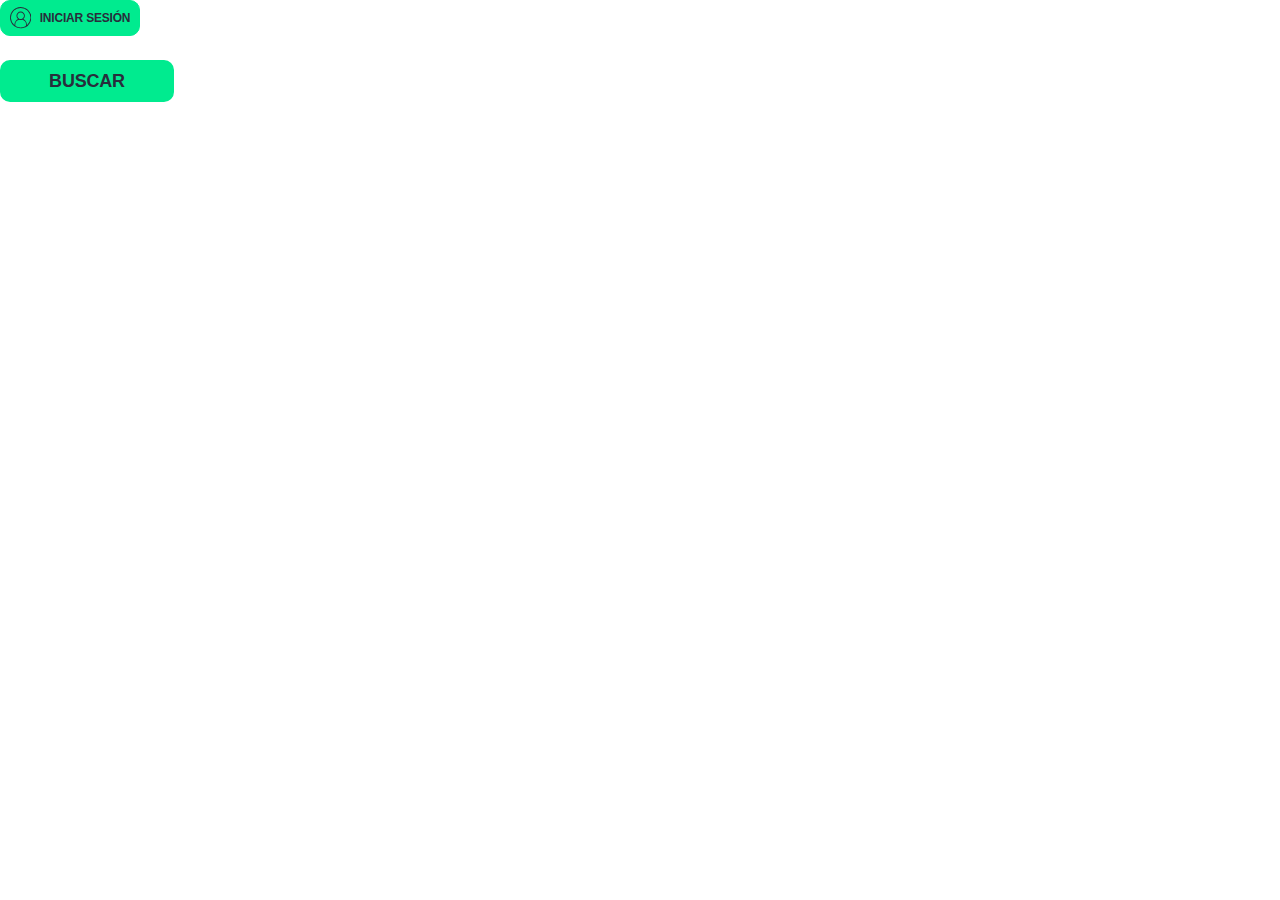
==== index.html @ c511df73 "boton principal" ====
<!DOCTYPE html>
<html lang="es" dir="ltr">
  <head>
    <meta charset="utf-8">
    <title></title>
    <link rel="stylesheet" href="https://stackpath.bootstrapcdn.com/bootstrap/4.4.1/css/bootstrap.min.css" integrity="sha384-Vkoo8x4CGsO3+Hhxv8T/Q5PaXtkKtu6ug5TOeNV6gBiFeWPGFN9MuhOf23Q9Ifjh" crossorigin="anonymous">
    <link rel="stylesheet" href="designstyles.css">
  </head>
  <body>
<!-- boton inicio de sesion -->
      <button type="button" class="btn btn-sesion-default "><svg class="btn-sesion-default-icon" xmlns="http://www.w3.org/2000/svg"  viewBox="0 0 64.824 64.816">
        <g id="user" data-name="Grupo 92" transform="translate(0)">
          <path id="Trazado_8" data-name="Trazado 8" d="M1200.21,151.383a32.4,32.4,0,1,0-18.793,55.06q1.228-.154,2.434-.4a32.41,32.41,0,0,0,16.359-54.656ZM1176.763,203.9h-.743l-.323-.013-.224-.015-.31-.02-.224-.017-.3-.026-.226-.022-.3-.029-.226-.027-.29-.033-.226-.033-.288-.037-.226-.037-.286-.046-.226-.039-.286-.05-.224-.042-.286-.057-.226-.046-.284-.059-.224-.053-.284-.064-.226-.055-.28-.07-.226-.061-.283-.073-.224-.064-.283-.081-.226-.068-.279-.084-.225-.07-.278-.092-.223-.073-.28-.1-.224-.079-.277-.1-.226-.081-.277-.108-.213-.084-.277-.114-.21-.086-.277-.119-.207-.09-.275-.127-.2-.092-.276-.134-.2-.094-.275-.138-.2-.1-.277-.145-.189-.1-.284-.156-.18-.1-.3-.165-.167-.1-.323-.191-.132-.079c-.151-.09-.3-.184-.451-.277a16.169,16.169,0,0,1,10.615-18.916l.079.035.143.059.178.072.143.057.184.066.141.05.191.066.136.046.226.064.112.035.327.092.075.018.258.062.127.028.209.044.141.027.2.037.146.024.2.033.148.02.195.024.149.016a1.917,1.917,0,0,1,.2.02l.143.013.211.013h1.655l.21-.013.146-.013.2-.02.147-.016.2-.024.147-.02.2-.033.147-.024.2-.037.14-.027.209-.044.127-.028.26-.064.073-.017.329-.092.11-.033.226-.066.132-.044.194-.068.14-.05.181-.066.145-.057.179-.072.14-.059.079-.035a16.178,16.178,0,0,1,10.668,18.9c-.149.094-.3.187-.452.277l-.143.086-.312.184-.176.1-.284.163c-.062.035-.125.066-.187.1l-.276.149-.2.1-.273.141-.2.1-.27.136-.206.1-.274.13-.208.094-.27.123-.211.092-.274.119-.211.088-.276.112-.225.086-.275.106-.224.081-.275.1-.226.079c-.092.031-.186.066-.277.1l-.226.077-.273.09-.226.07-.277.084-.225.068-.279.081-.225.064-.279.073-.226.062-.283.07-.224.053-.283.066-.226.051-.281.059-.225.049-.283.053-.226.044-.284.049-.237.039-.286.044-.224.037-.29.039-.224.031-.292.033-.225.028-.294.029-.226.022-.3.026-.226.016-.306.022-.226.013-.321.013h-1.276A2.8,2.8,0,0,1,1176.763,203.9Zm4.907-26.174a9.945,9.945,0,0,1-4.375,1,10.354,10.354,0,0,1-1.7-.141,9.91,9.91,0,0,1-2.678-.861h0a10.016,10.016,0,1,1,8.752,0Zm14.524,19.378c.029-.428.042-.859.042-1.288a18.783,18.783,0,0,0-3.83-11.437,19.141,19.141,0,0,0-7.038-5.7,12.81,12.81,0,1,0-16.13,0,19.155,19.155,0,0,0-7.036,5.7,18.77,18.77,0,0,0-3.83,11.437c0,.429.014.861.044,1.288a29.608,29.608,0,1,1,37.8,0Z" transform="translate(-1144.885 -141.89)" fill="#282e3c"/>
        </g>
      </svg>iniciar sesión</button><br>
      <script src="https://code.jquery.com/jquery-3.4.1.slim.min.js" integrity="sha384-J6qa4849blE2+poT4WnyKhv5vZF5SrPo0iEjwBvKU7imGFAV0wwj1yYfoRSJoZ+n" crossorigin="anonymous"></script>
      <script src="https://cdn.jsdelivr.net/npm/popper.js@1.16.0/dist/umd/popper.min.js" integrity="sha384-Q6E9RHvbIyZFJoft+2mJbHaEWldlvI9IOYy5n3zV9zzTtmI3UksdQRVvoxMfooAo" crossorigin="anonymous"></script>
      <script src="https://stackpath.bootstrapcdn.com/bootstrap/4.4.1/js/bootstrap.min.js" integrity="sha384-wfSDF2E50Y2D1uUdj0O3uMBJnjuUD4Ih7YwaYd1iqfktj0Uod8GCExl3Og8ifwB6" crossorigin="anonymous"></script>
<!-- boton princial -->
        <button type="button" class="btn btn-main ">buscar</button><br>



<script src="https://code.jquery.com/jquery-3.4.1.slim.min.js" integrity="sha384-J6qa4849blE2+poT4WnyKhv5vZF5SrPo0iEjwBvKU7imGFAV0wwj1yYfoRSJoZ+n" crossorigin="anonymous"></script>
<script src="https://cdn.jsdelivr.net/npm/popper.js@1.16.0/dist/umd/popper.min.js" integrity="sha384-Q6E9RHvbIyZFJoft+2mJbHaEWldlvI9IOYy5n3zV9zzTtmI3UksdQRVvoxMfooAo" crossorigin="anonymous"></script>
<script src="https://stackpath.bootstrapcdn.com/bootstrap/4.4.1/js/bootstrap.min.js" integrity="sha384-wfSDF2E50Y2D1uUdj0O3uMBJnjuUD4Ih7YwaYd1iqfktj0Uod8GCExl3Og8ifwB6" crossorigin="anonymous"></script>

  </body>
</html>
---- designstyles.css ----
/* boton inicio de sesion */

.btn-sesion-default {
  padding: 0;
  font-family: 'Montserrat', sans-serif;
  font-weight: bold;
  letter-spacing: -0.2px;
  text-transform: uppercase;
  font-size: 12px;
  color: #282E3C;
  background-color: #00EB8F;
  border-radius: 10px;
  width: 140px;
  height: 36px;
  border-width: 1.4px;
  border-color: #00EB8F;
  text-align: center;
  line-height: 34px;
  display: flex;
  justify-content: space-evenly;
  align-items: center;
}


.btn-sesion-default-icon {
  height: 21.34px;
}

.btn-sesion-default:hover {
  background-color: white;
}

.btn-sesion-default:active {
  background-color: #32F2A7;
  border-color: #32F2A7;
}

/* boton princial */

.btn-main {
  padding: 0;
  font-family: 'Montserrat', sans-serif;
  font-weight: 600;
  letter-spacing: -0.2px;
  text-transform: uppercase;
  font-size: 18px;
  color: #282E3C;
  background-color: #00EB8F;
  border-radius: 10px;
  width: 174px;
  height: 42px;
  border-width: 2px;
  border-color: #00EB8F;
  text-align: center;
  align-items: center;
}

.btn-main:hover {
  background-color: white;
}

.btn-main:active {
  background-color: #32F2A7;
  border-color: #32F2A7;
}
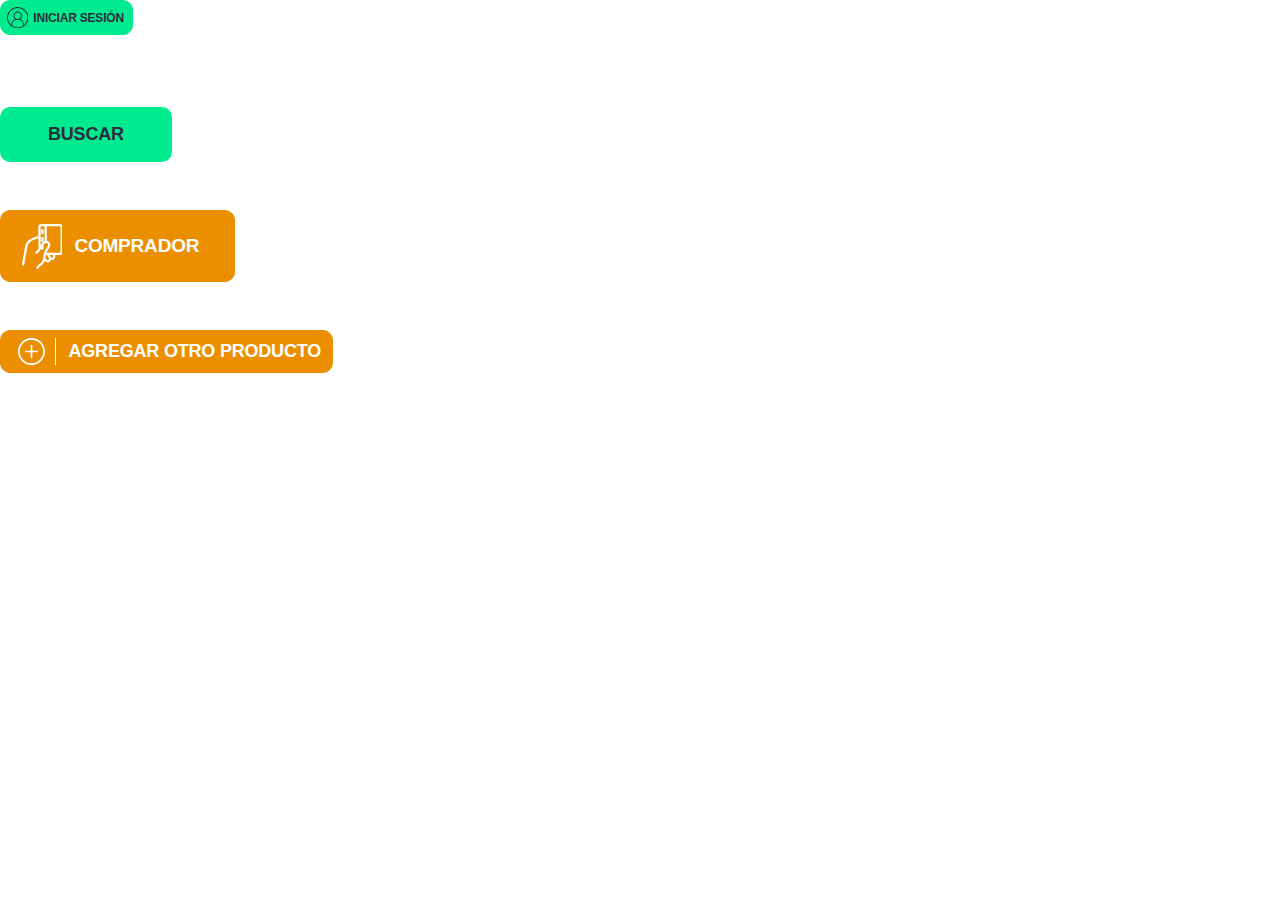
==== commit 27943322: "botones" ====
--- a/index.html
+++ b/index.html
@@ -3,24 +3,36 @@
   <head>
     <meta charset="utf-8">
     <title></title>
+    <link rel="stylesheet" href="normalize.css">
     <link rel="stylesheet" href="https://stackpath.bootstrapcdn.com/bootstrap/4.4.1/css/bootstrap.min.css" integrity="sha384-Vkoo8x4CGsO3+Hhxv8T/Q5PaXtkKtu6ug5TOeNV6gBiFeWPGFN9MuhOf23Q9Ifjh" crossorigin="anonymous">
     <link rel="stylesheet" href="designstyles.css">
   </head>
   <body>
 <!-- boton inicio de sesion -->
-      <button type="button" class="btn btn-sesion-default "><svg class="btn-sesion-default-icon" xmlns="http://www.w3.org/2000/svg"  viewBox="0 0 64.824 64.816">
-        <g id="user" data-name="Grupo 92" transform="translate(0)">
-          <path id="Trazado_8" data-name="Trazado 8" d="M1200.21,151.383a32.4,32.4,0,1,0-18.793,55.06q1.228-.154,2.434-.4a32.41,32.41,0,0,0,16.359-54.656ZM1176.763,203.9h-.743l-.323-.013-.224-.015-.31-.02-.224-.017-.3-.026-.226-.022-.3-.029-.226-.027-.29-.033-.226-.033-.288-.037-.226-.037-.286-.046-.226-.039-.286-.05-.224-.042-.286-.057-.226-.046-.284-.059-.224-.053-.284-.064-.226-.055-.28-.07-.226-.061-.283-.073-.224-.064-.283-.081-.226-.068-.279-.084-.225-.07-.278-.092-.223-.073-.28-.1-.224-.079-.277-.1-.226-.081-.277-.108-.213-.084-.277-.114-.21-.086-.277-.119-.207-.09-.275-.127-.2-.092-.276-.134-.2-.094-.275-.138-.2-.1-.277-.145-.189-.1-.284-.156-.18-.1-.3-.165-.167-.1-.323-.191-.132-.079c-.151-.09-.3-.184-.451-.277a16.169,16.169,0,0,1,10.615-18.916l.079.035.143.059.178.072.143.057.184.066.141.05.191.066.136.046.226.064.112.035.327.092.075.018.258.062.127.028.209.044.141.027.2.037.146.024.2.033.148.02.195.024.149.016a1.917,1.917,0,0,1,.2.02l.143.013.211.013h1.655l.21-.013.146-.013.2-.02.147-.016.2-.024.147-.02.2-.033.147-.024.2-.037.14-.027.209-.044.127-.028.26-.064.073-.017.329-.092.11-.033.226-.066.132-.044.194-.068.14-.05.181-.066.145-.057.179-.072.14-.059.079-.035a16.178,16.178,0,0,1,10.668,18.9c-.149.094-.3.187-.452.277l-.143.086-.312.184-.176.1-.284.163c-.062.035-.125.066-.187.1l-.276.149-.2.1-.273.141-.2.1-.27.136-.206.1-.274.13-.208.094-.27.123-.211.092-.274.119-.211.088-.276.112-.225.086-.275.106-.224.081-.275.1-.226.079c-.092.031-.186.066-.277.1l-.226.077-.273.09-.226.07-.277.084-.225.068-.279.081-.225.064-.279.073-.226.062-.283.07-.224.053-.283.066-.226.051-.281.059-.225.049-.283.053-.226.044-.284.049-.237.039-.286.044-.224.037-.29.039-.224.031-.292.033-.225.028-.294.029-.226.022-.3.026-.226.016-.306.022-.226.013-.321.013h-1.276A2.8,2.8,0,0,1,1176.763,203.9Zm4.907-26.174a9.945,9.945,0,0,1-4.375,1,10.354,10.354,0,0,1-1.7-.141,9.91,9.91,0,0,1-2.678-.861h0a10.016,10.016,0,1,1,8.752,0Zm14.524,19.378c.029-.428.042-.859.042-1.288a18.783,18.783,0,0,0-3.83-11.437,19.141,19.141,0,0,0-7.038-5.7,12.81,12.81,0,1,0-16.13,0,19.155,19.155,0,0,0-7.036,5.7,18.77,18.77,0,0,0-3.83,11.437c0,.429.014.861.044,1.288a29.608,29.608,0,1,1,37.8,0Z" transform="translate(-1144.885 -141.89)" fill="#282e3c"/>
+<a href="#" class="btn btn-sesion" role="button"><svg class="btn-sesion-icon" xmlns="http://www.w3.org/2000/svg"  viewBox="0 0 64.824 64.816">
+  <g id="user" data-name="Grupo 92" transform="translate(0)">
+    <path id="Trazado_8" data-name="Trazado 8" d="M1200.21,151.383a32.4,32.4,0,1,0-18.793,55.06q1.228-.154,2.434-.4a32.41,32.41,0,0,0,16.359-54.656ZM1176.763,203.9h-.743l-.323-.013-.224-.015-.31-.02-.224-.017-.3-.026-.226-.022-.3-.029-.226-.027-.29-.033-.226-.033-.288-.037-.226-.037-.286-.046-.226-.039-.286-.05-.224-.042-.286-.057-.226-.046-.284-.059-.224-.053-.284-.064-.226-.055-.28-.07-.226-.061-.283-.073-.224-.064-.283-.081-.226-.068-.279-.084-.225-.07-.278-.092-.223-.073-.28-.1-.224-.079-.277-.1-.226-.081-.277-.108-.213-.084-.277-.114-.21-.086-.277-.119-.207-.09-.275-.127-.2-.092-.276-.134-.2-.094-.275-.138-.2-.1-.277-.145-.189-.1-.284-.156-.18-.1-.3-.165-.167-.1-.323-.191-.132-.079c-.151-.09-.3-.184-.451-.277a16.169,16.169,0,0,1,10.615-18.916l.079.035.143.059.178.072.143.057.184.066.141.05.191.066.136.046.226.064.112.035.327.092.075.018.258.062.127.028.209.044.141.027.2.037.146.024.2.033.148.02.195.024.149.016a1.917,1.917,0,0,1,.2.02l.143.013.211.013h1.655l.21-.013.146-.013.2-.02.147-.016.2-.024.147-.02.2-.033.147-.024.2-.037.14-.027.209-.044.127-.028.26-.064.073-.017.329-.092.11-.033.226-.066.132-.044.194-.068.14-.05.181-.066.145-.057.179-.072.14-.059.079-.035a16.178,16.178,0,0,1,10.668,18.9c-.149.094-.3.187-.452.277l-.143.086-.312.184-.176.1-.284.163c-.062.035-.125.066-.187.1l-.276.149-.2.1-.273.141-.2.1-.27.136-.206.1-.274.13-.208.094-.27.123-.211.092-.274.119-.211.088-.276.112-.225.086-.275.106-.224.081-.275.1-.226.079c-.092.031-.186.066-.277.1l-.226.077-.273.09-.226.07-.277.084-.225.068-.279.081-.225.064-.279.073-.226.062-.283.07-.224.053-.283.066-.226.051-.281.059-.225.049-.283.053-.226.044-.284.049-.237.039-.286.044-.224.037-.29.039-.224.031-.292.033-.225.028-.294.029-.226.022-.3.026-.226.016-.306.022-.226.013-.321.013h-1.276A2.8,2.8,0,0,1,1176.763,203.9Zm4.907-26.174a9.945,9.945,0,0,1-4.375,1,10.354,10.354,0,0,1-1.7-.141,9.91,9.91,0,0,1-2.678-.861h0a10.016,10.016,0,1,1,8.752,0Zm14.524,19.378c.029-.428.042-.859.042-1.288a18.783,18.783,0,0,0-3.83-11.437,19.141,19.141,0,0,0-7.038-5.7,12.81,12.81,0,1,0-16.13,0,19.155,19.155,0,0,0-7.036,5.7,18.77,18.77,0,0,0-3.83,11.437c0,.429.014.861.044,1.288a29.608,29.608,0,1,1,37.8,0Z" transform="translate(-1144.885 -141.89)" fill="#282e3c"/>
+  </g>
+</svg><span class="btn-sesion-text">iniciar sesión</span></a><br><br><br>
+
+<!-- boton princial -->
+        <a href="#" class="btn btn-main" role="button">buscar</a><br><br><br>
+<!-- boton principal con icono -->
+      <a href="#" class="btn btn-main-with-icon" role="button"><svg id="Grupo_29" data-name="Grupo 29" xmlns="http://www.w3.org/2000/svg" class="btn-main-with-icon-icon" viewBox="0 0 61.445 67.774">
+        <g id="Grupo_28" data-name="Grupo 28">
+          <path id="Trazado_22" data-name="Trazado 22" d="M390.076,696.144a1.729,1.729,0,0,0,1.728-1.729v-4.57a1.728,1.728,0,1,0-3.457,0h0v4.57A1.729,1.729,0,0,0,390.076,696.144Z" transform="translate(-359.353 -668.746)" fill="#fff"/>
+          <path id="Trazado_23" data-name="Trazado 23" d="M390.076,680.815a1.729,1.729,0,0,0,1.728-1.729v-4.564a1.728,1.728,0,1,0-3.457,0v4.57A1.728,1.728,0,0,0,390.076,680.815Z" transform="translate(-359.353 -665.167)" fill="#fff"/>
+          <path id="Trazado_24" data-name="Trazado 24" d="M390.076,711.469a1.729,1.729,0,0,0,1.728-1.729v-4.563a1.728,1.728,0,1,0-3.457,0v4.563A1.729,1.729,0,0,0,390.076,711.469Z" transform="translate(-359.353 -672.329)" fill="#fff"/>
+          <path id="Trazado_25" data-name="Trazado 25" d="M351.949,725.485a1.634,1.634,0,0,0,.3,0,1.729,1.729,0,0,0,1.7-1.431l4.764-27.48A10.814,10.814,0,0,1,364.057,689a56.052,56.052,0,0,1,5.373-2.648,34.285,34.285,0,0,1,5.684-1.936l.319,15.669a14.642,14.642,0,0,1-4.046,4.15,1.74,1.74,0,1,0,1.978,2.862h0a18.084,18.084,0,0,0,5.1-5.332l5.629-8.879a3.051,3.051,0,1,1,5.165,3.25h0l-4.2,6.811a16.173,16.173,0,0,0-2.441,9.045,12.711,12.711,0,0,1-5.532,10.9l-.456.311a16.116,16.116,0,0,0-4.564,4.751,1.738,1.738,0,0,0,2.946,1.846,12.692,12.692,0,0,1,3.589-3.741l.457-.311a16.17,16.17,0,0,0,5.787-7.171l.422.429a5.463,5.463,0,0,0,9.107-2.227,5.3,5.3,0,0,0,6.161-6.915l-.083-.242h7.005a4.5,4.5,0,0,0,4.5-4.5h0V667.343a4.5,4.5,0,0,0-4.5-4.5H379.61a4.5,4.5,0,0,0-4.5,4.5h0V680.82a36.4,36.4,0,0,0-7.06,2.317,59.636,59.636,0,0,0-5.712,2.877,14.26,14.26,0,0,0-7.033,10.02l-4.764,27.453a1.729,1.729,0,0,0,1.409,2Zm38.489-8.761a2.005,2.005,0,0,1-2.7-.152L385.9,714.7a16.384,16.384,0,0,0,.173-2.815,12.777,12.777,0,0,1,.145-2.281h1.93a.139.139,0,0,0,.048.1l2.7,4.384A2.019,2.019,0,0,1,390.438,716.724Zm5.933-3.458a1.833,1.833,0,0,1-2.379-.691h0c-.055-.1-.1-.194-.159-.29l-1.639-2.669h4.6l.491,1.382a1.84,1.84,0,0,1-.914,2.255Zm-8.45-46.967h19.535a1.044,1.044,0,0,1,1.044,1.044h0v37.763a1.044,1.044,0,0,1-1.044,1.045h-20.2a12.828,12.828,0,0,1,.74-1.383l4.232-6.8A6.507,6.507,0,0,0,390.152,689l-.108-.066a6.547,6.547,0,0,0-2.13-.809Zm-9.349,1.044a1.045,1.045,0,0,1,1.038-1.044h4.84v22.128a6.491,6.491,0,0,0-3.216,2.614l-2.642,4.149Z" transform="translate(-350.513 -662.841)" fill="#fff"/>
         </g>
-      </svg>iniciar sesión</button><br>
-      <script src="https://code.jquery.com/jquery-3.4.1.slim.min.js" integrity="sha384-J6qa4849blE2+poT4WnyKhv5vZF5SrPo0iEjwBvKU7imGFAV0wwj1yYfoRSJoZ+n" crossorigin="anonymous"></script>
-      <script src="https://cdn.jsdelivr.net/npm/popper.js@1.16.0/dist/umd/popper.min.js" integrity="sha384-Q6E9RHvbIyZFJoft+2mJbHaEWldlvI9IOYy5n3zV9zzTtmI3UksdQRVvoxMfooAo" crossorigin="anonymous"></script>
-      <script src="https://stackpath.bootstrapcdn.com/bootstrap/4.4.1/js/bootstrap.min.js" integrity="sha384-wfSDF2E50Y2D1uUdj0O3uMBJnjuUD4Ih7YwaYd1iqfktj0Uod8GCExl3Og8ifwB6" crossorigin="anonymous"></script>
-<!-- boton princial -->
-        <button type="button" class="btn btn-main ">buscar</button><br>
+      </svg><span class="btn-main-with-icon-text">comprador</span></a><br><br>
+
+<!-- boton agregar producto -->
+    <a href="#" class="btn btn-add-product" role="button"><svg viewBox="0 0 512 512"  class="btn-add-product-icon" xmlns="http://www.w3.org/2000/svg"><path  id="Trazado_30" d="m256 512c-141.164062 0-256-114.835938-256-256s114.835938-256 256-256 256 114.835938 256 256-114.835938 256-256 256zm0-480c-123.519531 0-224 100.480469-224 224s100.480469 224 224 224 224-100.480469 224-224-100.480469-224-224-224zm0 0" fill="#fff"/><path  id="Trazado_31" d="m368 272h-224c-8.832031 0-16-7.167969-16-16s7.167969-16 16-16h224c8.832031 0 16 7.167969 16 16s-7.167969 16-16 16zm0 0" fill="#fff"/><path  id="Trazado_32" d="m256 384c-8.832031 0-16-7.167969-16-16v-224c0-8.832031 7.167969-16 16-16s16 7.167969 16 16v224c0 8.832031-7.167969 16-16 16zm0 0" fill="#fff"/></svg><span class="btn-add-product-text">agregar otro producto</span></a>
 
 
 
+<!-- boostrap -->
 <script src="https://code.jquery.com/jquery-3.4.1.slim.min.js" integrity="sha384-J6qa4849blE2+poT4WnyKhv5vZF5SrPo0iEjwBvKU7imGFAV0wwj1yYfoRSJoZ+n" crossorigin="anonymous"></script>
 <script src="https://cdn.jsdelivr.net/npm/popper.js@1.16.0/dist/umd/popper.min.js" integrity="sha384-Q6E9RHvbIyZFJoft+2mJbHaEWldlvI9IOYy5n3zV9zzTtmI3UksdQRVvoxMfooAo" crossorigin="anonymous"></script>
 <script src="https://stackpath.bootstrapcdn.com/bootstrap/4.4.1/js/bootstrap.min.js" integrity="sha384-wfSDF2E50Y2D1uUdj0O3uMBJnjuUD4Ih7YwaYd1iqfktj0Uod8GCExl3Og8ifwB6" crossorigin="anonymous"></script>
--- a/designstyles.css
+++ b/designstyles.css
@@ -1,45 +1,54 @@
+body {
+  font-family: 'Montserrat', sans-serif;
+}
+
+
 /* boton inicio de sesion */
 
-.btn-sesion-default {
+.btn-sesion {
   padding: 0;
-  font-family: 'Montserrat', sans-serif;
-  font-weight: bold;
-  letter-spacing: -0.2px;
+  background-color: #00EB8F;
+  border-radius: 10px;
+  border-width: 1.4px;
+  border-color: #00EB8F;
+  text-align: center;
+  display: flex;
+  align-items: center;
+  width: fit-content;
+}
+
+.btn-sesion-text {
+  margin-right: 8.6px;
   text-transform: uppercase;
   font-size: 12px;
   color: #282E3C;
-  background-color: #00EB8F;
-  border-radius: 10px;
-  width: 140px;
-  height: 36px;
-  border-width: 1.4px;
-  border-color: #00EB8F;
-  text-align: center;
-  line-height: 34px;
-  display: flex;
-  justify-content: space-evenly;
-  align-items: center;
+  font-weight: bold;
+  letter-spacing: -0.2px;
 }
 
-
-.btn-sesion-default-icon {
+.btn-sesion-icon {
   height: 21.34px;
+  margin: 6px 5px 6px 6px;
 }
 
-.btn-sesion-default:hover {
+.btn-sesion:hover {
   background-color: white;
 }
 
-.btn-sesion-default:active {
+.btn-sesion:active {
   background-color: #32F2A7;
   border-color: #32F2A7;
 }
 
+.btn-sesion:disable {
+  background-color: red;
+}
+
+
 /* boton princial */
 
 .btn-main {
-  padding: 0;
-  font-family: 'Montserrat', sans-serif;
+  padding: 12px 46px 12px 46px;
   font-weight: 600;
   letter-spacing: -0.2px;
   text-transform: uppercase;
@@ -47,8 +56,6 @@
   color: #282E3C;
   background-color: #00EB8F;
   border-radius: 10px;
-  width: 174px;
-  height: 42px;
   border-width: 2px;
   border-color: #00EB8F;
   text-align: center;
@@ -63,3 +70,103 @@
   background-color: #32F2A7;
   border-color: #32F2A7;
 }
+
+/* boton principal con icono */
+.btn-main-with-icon {
+  padding: 0;
+  background-color: #EB8F00;
+  border-radius: 10px;
+  border-width: 1.4px;
+  border-color: #EB8F00;
+  display: flex;
+  align-items: center;
+  width: fit-content;
+}
+
+
+.btn-main-with-icon-icon {
+  height: 45px;
+  margin: 9.6px 12px 9.6px 20.6px;
+}
+
+.btn-main-with-icon-text {
+  margin: 20.6px 34.6px 20.6px 0px;
+  font-weight: bold;
+  letter-spacing: -0.2px;
+  text-transform: uppercase;
+  font-size: 19px;
+  color: white;
+}
+
+.btn-main-with-icon:hover, .btn-main-with-icon:hover #Trazado_22, .btn-main-with-icon:hover #Trazado_23,.btn-main-with-icon:hover #Trazado_24,.btn-main-with-icon:hover #Trazado_25  {
+  background-color: white;
+  fill: #282E3C;
+}
+
+.btn-main-with-icon:hover .btn-main-with-icon-text {
+  color: #282E3C;
+}
+
+.btn-main-with-icon:active, .btn-main-with-icon:active #Trazado_22, .btn-main-with-icon:active #Trazado_23,.btn-main-with-icon:active #Trazado_24,.btn-main-with-icon:active #Trazado_25 {
+  background-color: #F7A72C;
+  border-color: #F7A72C;
+  fill: white;
+}
+
+.btn-main-with-icon:active .btn-main-with-icon-text, .btn-main-with-icon:active .btn-add-product-icon-text  {
+  color: white;
+}
+
+
+/* boton agregar producto */
+
+.btn-add-product {
+  padding: 0;
+  background-color: #EB8F00;
+  border-radius: 10px;
+  border-width: 1.5px;
+  border-color: #EB8F00;
+  display: flex;
+  align-items: center;
+  width: fit-content;
+}
+
+
+.btn-add-product-icon {
+  height: 27px;
+  margin: 6px 0px 6px 16.5px;
+  border-right-style: solid;
+  border-right-width: 1px;
+  border-right-color: white;
+  padding-right: 10px;
+}
+
+.btn-add-product-text {
+  margin: 7px 11px 7px 13px;
+  font-weight: 600;
+  letter-spacing: -0.2px;
+  text-transform: uppercase;
+  font-size: 18px;
+  color: white;
+}
+
+.btn-add-product:hover, .btn-add-product:hover #Trazado_30, .btn-add-product:hover #Trazado_31,.btn-add-product:hover #Trazado_32 {
+  background-color: white;
+  fill: #282E3C;
+}
+
+.btn-add-product:hover .btn-add-product-text, .btn-add-product:hover .btn-add-product-icon  {
+  color: #282E3C;
+  border-right-color: #282E3C;
+}
+
+.btn-add-product:active, .btn-add-product:active #Trazado_30, .btn-add-product:active #Trazado_31,.btn-add-product:active #Trazado_32 {
+  background-color: #F7A72C;
+  border-color: #F7A72C;
+  fill: white;
+}
+
+.btn-add-product:active .btn-add-product-text, .btn-add-product:active .btn-add-product-icon  {
+  color: white;
+  border-right-color: white;
+}
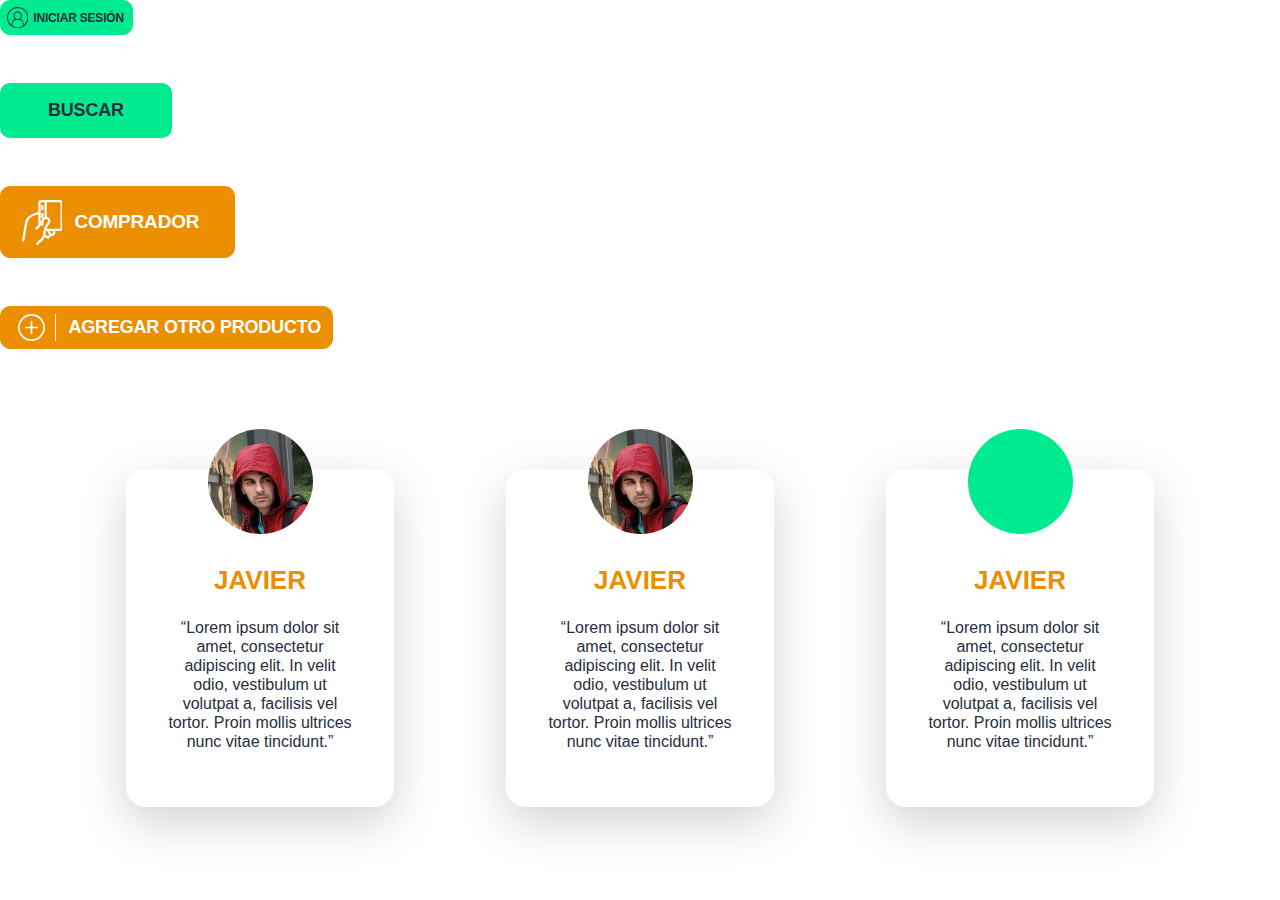
==== commit 9aae2f04: "cards" ====
--- a/index.html
+++ b/index.html
@@ -13,7 +13,7 @@
   <g id="user" data-name="Grupo 92" transform="translate(0)">
     <path id="Trazado_8" data-name="Trazado 8" d="M1200.21,151.383a32.4,32.4,0,1,0-18.793,55.06q1.228-.154,2.434-.4a32.41,32.41,0,0,0,16.359-54.656ZM1176.763,203.9h-.743l-.323-.013-.224-.015-.31-.02-.224-.017-.3-.026-.226-.022-.3-.029-.226-.027-.29-.033-.226-.033-.288-.037-.226-.037-.286-.046-.226-.039-.286-.05-.224-.042-.286-.057-.226-.046-.284-.059-.224-.053-.284-.064-.226-.055-.28-.07-.226-.061-.283-.073-.224-.064-.283-.081-.226-.068-.279-.084-.225-.07-.278-.092-.223-.073-.28-.1-.224-.079-.277-.1-.226-.081-.277-.108-.213-.084-.277-.114-.21-.086-.277-.119-.207-.09-.275-.127-.2-.092-.276-.134-.2-.094-.275-.138-.2-.1-.277-.145-.189-.1-.284-.156-.18-.1-.3-.165-.167-.1-.323-.191-.132-.079c-.151-.09-.3-.184-.451-.277a16.169,16.169,0,0,1,10.615-18.916l.079.035.143.059.178.072.143.057.184.066.141.05.191.066.136.046.226.064.112.035.327.092.075.018.258.062.127.028.209.044.141.027.2.037.146.024.2.033.148.02.195.024.149.016a1.917,1.917,0,0,1,.2.02l.143.013.211.013h1.655l.21-.013.146-.013.2-.02.147-.016.2-.024.147-.02.2-.033.147-.024.2-.037.14-.027.209-.044.127-.028.26-.064.073-.017.329-.092.11-.033.226-.066.132-.044.194-.068.14-.05.181-.066.145-.057.179-.072.14-.059.079-.035a16.178,16.178,0,0,1,10.668,18.9c-.149.094-.3.187-.452.277l-.143.086-.312.184-.176.1-.284.163c-.062.035-.125.066-.187.1l-.276.149-.2.1-.273.141-.2.1-.27.136-.206.1-.274.13-.208.094-.27.123-.211.092-.274.119-.211.088-.276.112-.225.086-.275.106-.224.081-.275.1-.226.079c-.092.031-.186.066-.277.1l-.226.077-.273.09-.226.07-.277.084-.225.068-.279.081-.225.064-.279.073-.226.062-.283.07-.224.053-.283.066-.226.051-.281.059-.225.049-.283.053-.226.044-.284.049-.237.039-.286.044-.224.037-.29.039-.224.031-.292.033-.225.028-.294.029-.226.022-.3.026-.226.016-.306.022-.226.013-.321.013h-1.276A2.8,2.8,0,0,1,1176.763,203.9Zm4.907-26.174a9.945,9.945,0,0,1-4.375,1,10.354,10.354,0,0,1-1.7-.141,9.91,9.91,0,0,1-2.678-.861h0a10.016,10.016,0,1,1,8.752,0Zm14.524,19.378c.029-.428.042-.859.042-1.288a18.783,18.783,0,0,0-3.83-11.437,19.141,19.141,0,0,0-7.038-5.7,12.81,12.81,0,1,0-16.13,0,19.155,19.155,0,0,0-7.036,5.7,18.77,18.77,0,0,0-3.83,11.437c0,.429.014.861.044,1.288a29.608,29.608,0,1,1,37.8,0Z" transform="translate(-1144.885 -141.89)" fill="#282e3c"/>
   </g>
-</svg><span class="btn-sesion-text">iniciar sesión</span></a><br><br><br>
+</svg><span class="btn-sesion-text">iniciar sesión</span></a><br><br>
 
 <!-- boton princial -->
         <a href="#" class="btn btn-main" role="button">buscar</a><br><br><br>
@@ -30,6 +30,33 @@
 <!-- boton agregar producto -->
     <a href="#" class="btn btn-add-product" role="button"><svg viewBox="0 0 512 512"  class="btn-add-product-icon" xmlns="http://www.w3.org/2000/svg"><path  id="Trazado_30" d="m256 512c-141.164062 0-256-114.835938-256-256s114.835938-256 256-256 256 114.835938 256 256-114.835938 256-256 256zm0-480c-123.519531 0-224 100.480469-224 224s100.480469 224 224 224 224-100.480469 224-224-100.480469-224-224-224zm0 0" fill="#fff"/><path  id="Trazado_31" d="m368 272h-224c-8.832031 0-16-7.167969-16-16s7.167969-16 16-16h224c8.832031 0 16 7.167969 16 16s-7.167969 16-16 16zm0 0" fill="#fff"/><path  id="Trazado_32" d="m256 384c-8.832031 0-16-7.167969-16-16v-224c0-8.832031 7.167969-16 16-16s16 7.167969 16 16v224c0 8.832031-7.167969 16-16 16zm0 0" fill="#fff"/></svg><span class="btn-add-product-text">agregar otro producto</span></a>
 
+<br><br><br><br><br>
+<!-- card and cards deck -->
+<div class="container">
+  <div class="row">
+    <div class="card shadow-lg p-3 mb-5 bg-white rounded col card-1">
+      <div class="card-body">
+        <div class="card-circle"></div>
+        <h5 class="card-title text-center text-uppercase font-weight-bold">Javier</h5>
+        <p class="card-text text-center">“Lorem ipsum dolor sit amet, consectetur adipiscing elit. In velit odio, vestibulum ut volutpat a, facilisis vel tortor. Proin mollis ultrices nunc vitae tincidunt.”</p>
+      </div>
+    </div>
+    <div class="card shadow-lg p-3 mb-5 bg-white rounded col card-2">
+      <div class="card-body">
+        <div class="card-circle"></div>
+        <h5 class="card-title text-center text-uppercase font-weight-bold">Javier</h5>
+        <p class="card-text text-center">“Lorem ipsum dolor sit amet, consectetur adipiscing elit. In velit odio, vestibulum ut volutpat a, facilisis vel tortor. Proin mollis ultrices nunc vitae tincidunt.”</p>
+      </div>
+    </div>
+    <div class="card shadow-lg p-3 mb-5 bg-white rounded col card-3">
+      <div class="card-body">
+        <div class="card-circle-3"></div>
+        <h5 class="card-title text-center text-uppercase font-weight-bold">Javier</h5>
+        <p class="card-text text-center">“Lorem ipsum dolor sit amet, consectetur adipiscing elit. In velit odio, vestibulum ut volutpat a, facilisis vel tortor. Proin mollis ultrices nunc vitae tincidunt.”</p>
+      </div>
+    </div>
+  </div>
+</div>
 
 
 <!-- boostrap -->
--- a/designstyles.css
+++ b/designstyles.css
@@ -170,3 +170,77 @@
   color: white;
   border-right-color: white;
 }
+
+/* cards section */
+
+/* card con foto */
+
+.card {
+  border: 0;
+  border-radius: 20px!important;
+  margin: 0 3.5em 0 3.5em;
+  padding: 0px 2.5em 3.5em 2.5em!important;
+
+}
+
+.card-body {
+  padding: 0;
+}
+
+.card-title {
+  color: #EB8F00;
+  font-size: 26px;
+  margin-bottom: 22px;
+}
+
+.card-text {
+  color: #282E3C;
+  font-size: 16px;
+  line-height : 19px;
+}
+
+.card-circle {
+  width: 105px;
+  height: 105px;
+  background-color: #00EB8F;
+  border-radius: 50%;
+  margin: -40px auto 31px auto;
+  position: relative;
+  background-image: url('images/cristian.jpg');
+  background-position: center;
+  background-repeat: no-repeat;
+  background-size: contain;
+}
+
+@media screen and (max-width: 1024px) {
+
+.card-3 {
+  display: none;
+}
+
+
+
+}
+
+@media screen and (max-width: 768px) {
+
+.card-2 {
+    display: none;
+  }
+
+}
+
+/* card con icono */
+
+.card-circle-3 {
+  width: 105px;
+  height: 105px;
+  background-color: #00EB8F;
+  border-radius: 50%;
+  margin: -40px auto 31px auto;
+  position: relative;
+  background-image: url('icons/ahorro.svg');
+  background-position: center;
+  background-repeat: no-repeat;
+  background-size: 60%;
+}
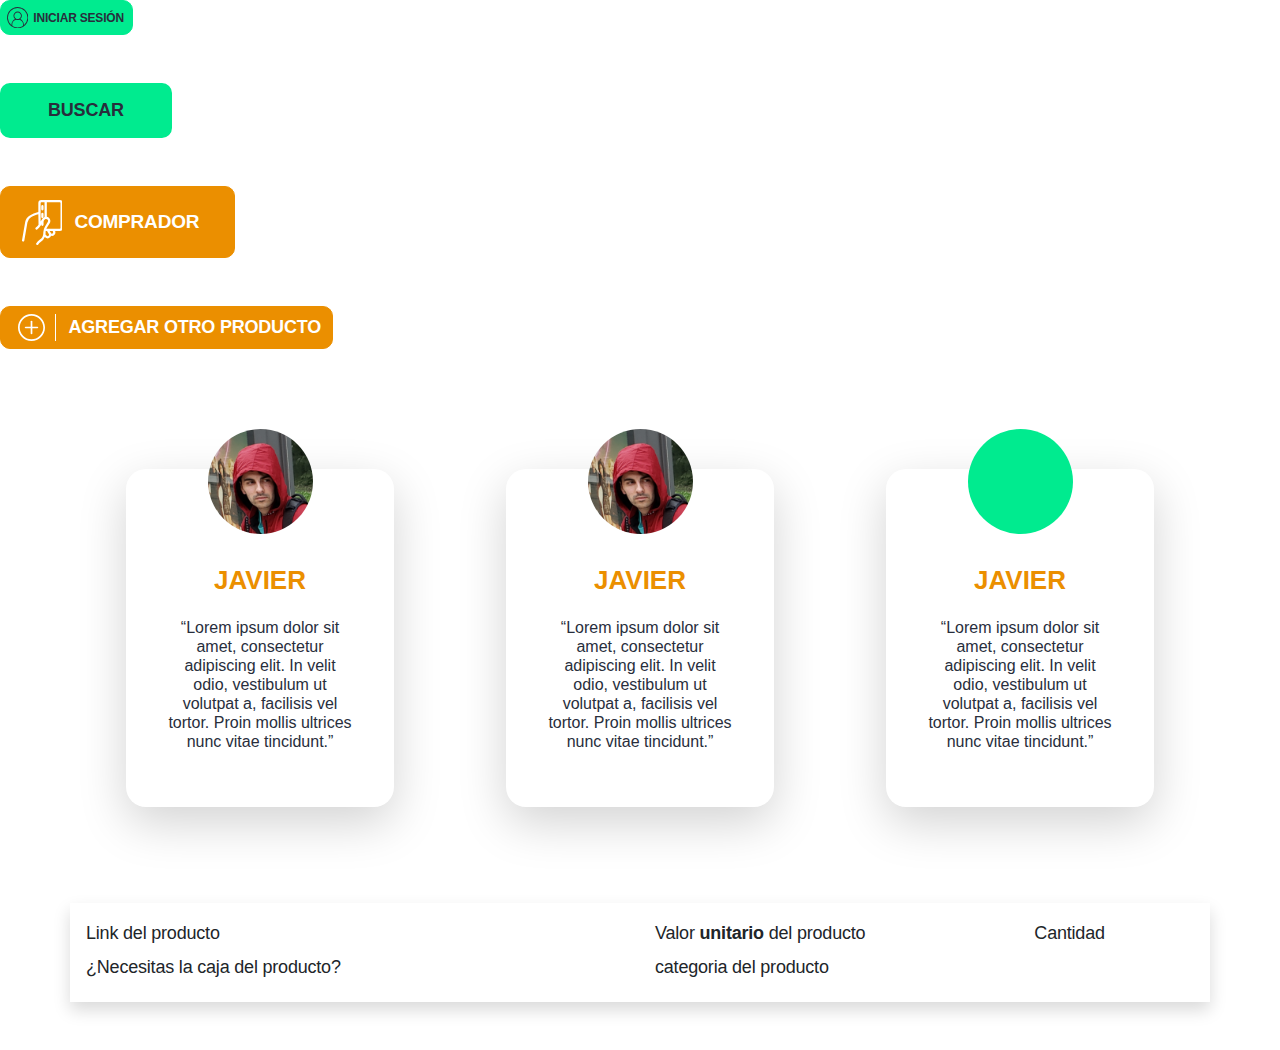
==== commit 0c185d56: "vieport" ====
--- a/index.html
+++ b/index.html
@@ -3,6 +3,7 @@
   <head>
     <meta charset="utf-8">
     <title></title>
+    <meta name="viewport" content="width=device-width, initial-scale=1">
     <link rel="stylesheet" href="normalize.css">
     <link rel="stylesheet" href="https://stackpath.bootstrapcdn.com/bootstrap/4.4.1/css/bootstrap.min.css" integrity="sha384-Vkoo8x4CGsO3+Hhxv8T/Q5PaXtkKtu6ug5TOeNV6gBiFeWPGFN9MuhOf23Q9Ifjh" crossorigin="anonymous">
     <link rel="stylesheet" href="designstyles.css">
@@ -57,6 +58,33 @@
     </div>
   </div>
 </div>
+<br><br>
+
+<!-- product form -->
+
+<div class="container shadow p-3 mb-5 bg-white">
+  <div class="row">
+    <div class="col-6">
+        <h6 class="form-text">Link del producto</h6>
+      </div>
+    <div class="col-4">
+        <h6 class="form-text">Valor <span class="font-semibold">unitario</span> del producto</h6>
+      </div>
+    <div class="col-2">
+        <h6 class="form-text">Cantidad</h6>
+      </div>
+    </div>
+    <div class="row">
+      <div class="col-6">
+        <h6 class="form-text">¿Necesitas la caja del producto?</h6>
+      </div>
+      <div class="col-6">
+        <h6 class="form-text">categoria del producto</h6>
+      </div>
+    </div>
+
+</div>
+
 
 
 <!-- boostrap -->
--- a/designstyles.css
+++ b/designstyles.css
@@ -244,3 +244,15 @@
   background-repeat: no-repeat;
   background-size: 60%;
 }
+
+/* product form */
+
+.form-text {
+  font-size: 18px;
+  font-weight: 500;
+  letter-spacing: -0.2px;
+  }
+
+.font-semibold {
+  font-weight: 600;
+}
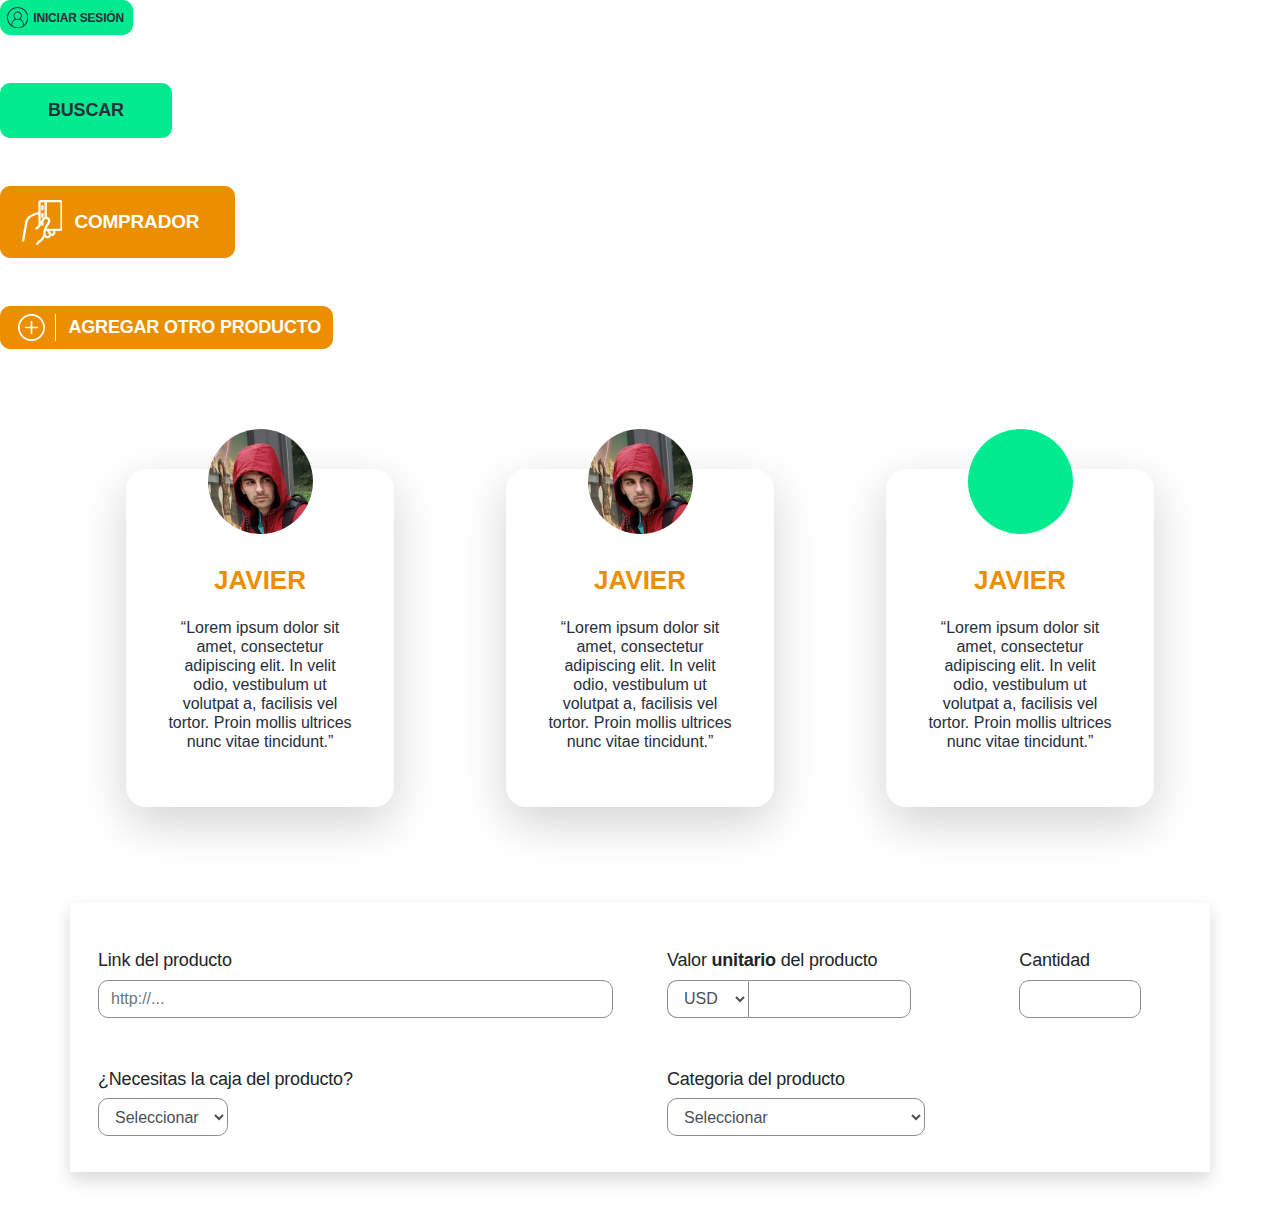
==== commit b7a52031: "tabla" ====
--- a/index.html
+++ b/index.html
@@ -64,22 +64,36 @@
 
 <div class="container shadow p-3 mb-5 bg-white">
   <div class="row">
-    <div class="col-6">
+    <div class="col-6 field-margin">
         <h6 class="form-text">Link del producto</h6>
+        <input type="text" class="form-control w-100" placeholder="http://...">
       </div>
-    <div class="col-4">
+    <div class="col-4 field-margin">
         <h6 class="form-text">Valor <span class="font-semibold">unitario</span> del producto</h6>
+        <div class="row m-0">
+        <select class="form-control w-25 field-currency-type">
+        <option>USD</option>
+        </select>
+        <input type="number" class="form-control w-50 field-currency-input">
+        </div>
       </div>
-    <div class="col-2">
+    <div class="col-2 field-margin pl-0">
         <h6 class="form-text">Cantidad</h6>
+        <input type="number" class="form-control w-75">
       </div>
     </div>
     <div class="row">
-      <div class="col-6">
+      <div class="col-6 field-margin">
         <h6 class="form-text">¿Necesitas la caja del producto?</h6>
+        <select class="form-control w-auto">
+        <option>Seleccionar</option>
+        </select>
       </div>
-      <div class="col-6">
-        <h6 class="form-text">categoria del producto</h6>
+      <div class="col-6 field-margin">
+        <h6 class="form-text">Categoria del producto</h6>
+        <select class="form-control w-50">
+        <option>Seleccionar</option>
+        </select>
       </div>
     </div>
 
--- a/designstyles.css
+++ b/designstyles.css
@@ -251,8 +251,41 @@
   font-size: 18px;
   font-weight: 500;
   letter-spacing: -0.2px;
+  margin-top: 11px;
   }
 
 .font-semibold {
   font-weight: 600;
 }
+
+.form-control {
+  border-radius: 10px;
+  border-color: #8D8D8D;
+}
+
+.field-currency-type {
+  border-top-right-radius: 0;
+  border-bottom-right-radius: 0;
+  border-right: 0;
+}
+
+
+.field-currency-input {
+  border-top-left-radius: 0;
+  border-bottom-left-radius: 0;
+}
+
+.field-margin {
+  margin-top: 20px;
+  margin-bottom: 20px;
+  padding-left: 27px;
+  padding-right: 27px;
+}
+
+@media screen and (max-width: 1000px) {
+
+.card-2 {
+    display: none;
+  }
+
+}
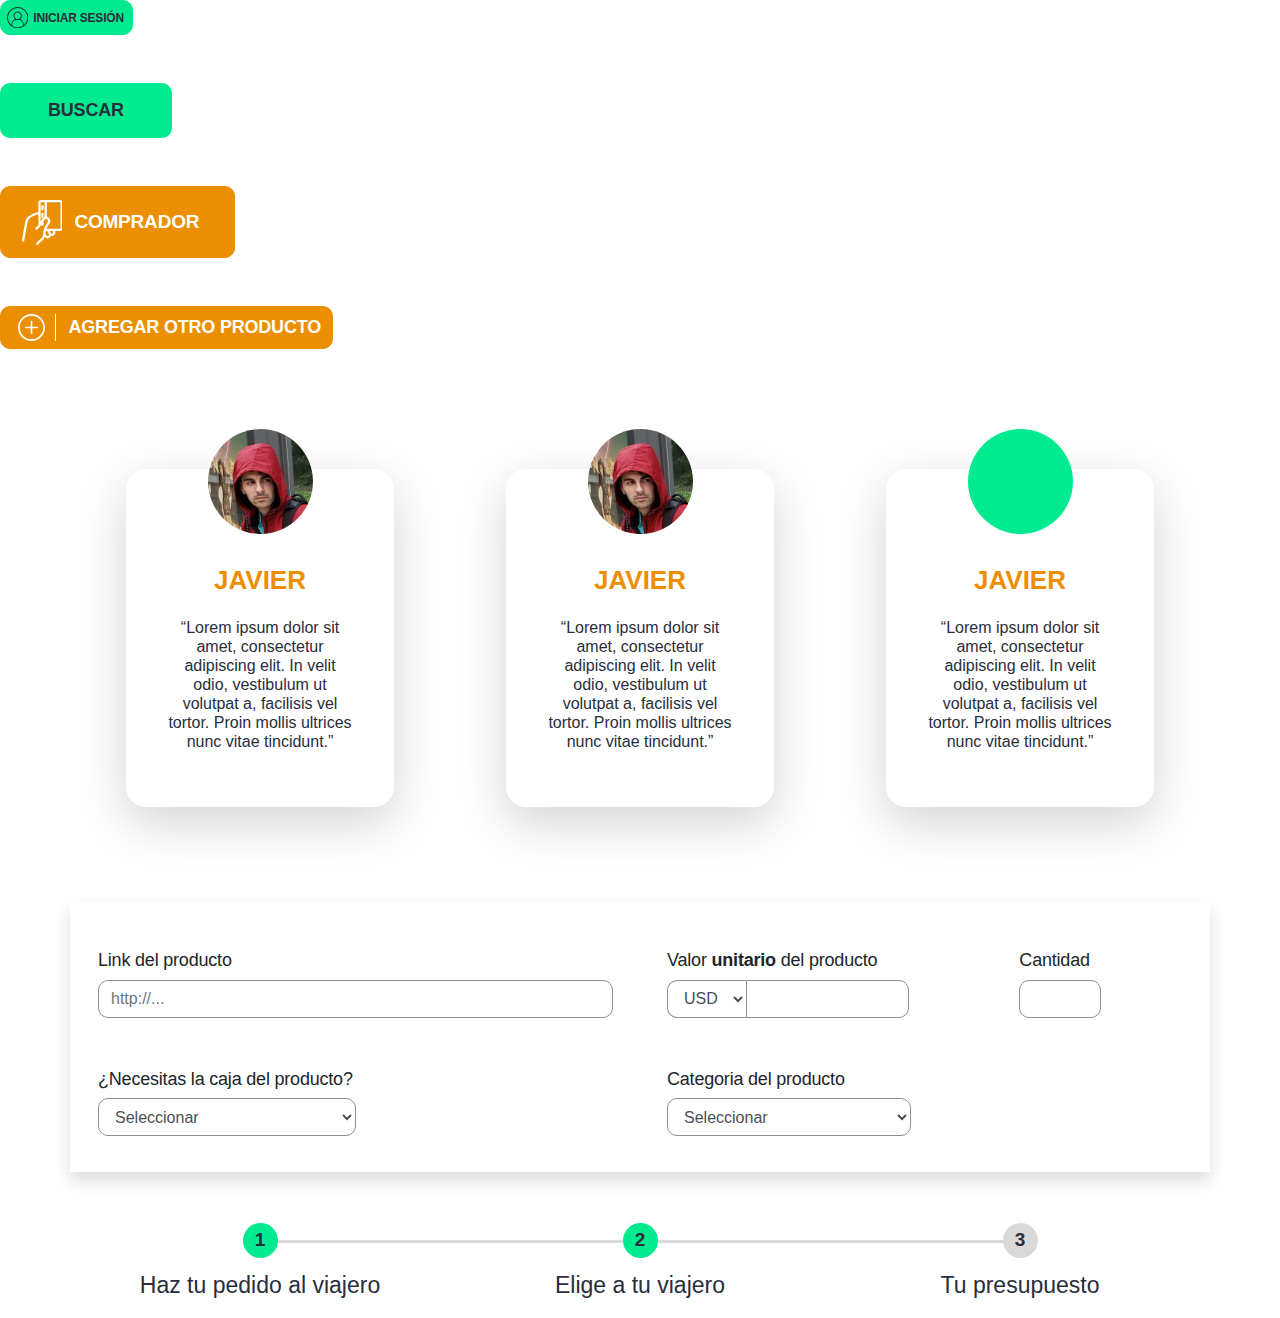
==== commit 21f22223: "wizard" ====
--- a/index.html
+++ b/index.html
@@ -64,34 +64,34 @@
 
 <div class="container shadow p-3 mb-5 bg-white">
   <div class="row">
-    <div class="col-6 field-margin">
+    <div class="col-6 field-margin d-flex flex-column justify-content-end">
         <h6 class="form-text">Link del producto</h6>
         <input type="text" class="form-control w-100" placeholder="http://...">
       </div>
-    <div class="col-4 field-margin">
+    <div class="col-4 field-margin d-flex flex-column justify-content-end">
         <h6 class="form-text">Valor <span class="font-semibold">unitario</span> del producto</h6>
         <div class="row m-0">
-        <select class="form-control w-25 field-currency-type">
+        <select class="form-control w-auto field-currency-type">
         <option>USD</option>
         </select>
         <input type="number" class="form-control w-50 field-currency-input">
         </div>
       </div>
-    <div class="col-2 field-margin pl-0">
+    <div class="col-2 field-margin pl-0 d-flex flex-column justify-content-end">
         <h6 class="form-text">Cantidad</h6>
-        <input type="number" class="form-control w-75">
+        <input type="number" class="form-control w-50">
       </div>
     </div>
     <div class="row">
-      <div class="col-6 field-margin">
+      <div class="col-6 field-margin d-flex flex-column justify-content-end">
         <h6 class="form-text">¿Necesitas la caja del producto?</h6>
-        <select class="form-control w-auto">
+        <select class="form-control w-50">
         <option>Seleccionar</option>
         </select>
       </div>
-      <div class="col-6 field-margin">
+      <div class="col-4 field-margin d-flex flex-column justify-content-end">
         <h6 class="form-text">Categoria del producto</h6>
-        <select class="form-control w-50">
+        <select class="form-control w-75">
         <option>Seleccionar</option>
         </select>
       </div>
@@ -99,6 +99,45 @@
 
 </div>
 
+<!-- wizards -->
+
+<div class="container">
+  <div class="row wizard-line-container position-relative">
+    <div class="col-2"></div>
+    <div class="col-2 wizard-line w-auto"></div>
+    <div class="col-2 wizard-line w-auto"></div>
+    <div class="col-2 wizard-line w-auto"></div>
+    <div class="col-2 wizard-line w-auto"></div>
+    <div class="col-2"></div>
+  </div>
+  <div class="row">
+    <div class="col-4 d-flex justify-content-center">
+      <div class="wizard-circle d-flex justify-content-center align-items-center">
+        <h6 class="wizard-number m-0 font-weight-bolder">1</h6>
+      </div>
+    </div>
+    <div class="col-4 d-flex justify-content-center">
+      <div class="wizard-circle d-flex justify-content-center align-items-center">
+        <h6 class="wizard-number m-0 font-weight-bolder">2</h6>
+      </div>
+    </div>
+    <div class="col-4 d-flex justify-content-center">
+      <div class="wizard-circle-selected d-flex justify-content-center align-items-center">
+        <h6 class="wizard-number m-0 font-weight-bolder">3</h6>
+      </div>
+    </div>
+  </div>
+  <div class="row">
+    <div class="col-4 d-flex justify-content-center text-center">
+      <p class="wizard-text">Haz tu pedido al viajero</p>
+    </div>
+    <div class="col-4 d-flex justify-content-center text-center">
+      <p class="wizard-text">Elige a tu viajero</p>
+    </div>
+    <div class="col-4 d-flex justify-content-center text-center">
+      <p class="wizard-text">Tu presupuesto</p>
+    </div>
+</div>
 
 
 <!-- boostrap -->
--- a/designstyles.css
+++ b/designstyles.css
@@ -263,6 +263,14 @@
   border-color: #8D8D8D;
 }
 
+
+.form-control:focus {
+      border-color: rgb(0, 235, 143);
+      border-width: medium;
+      box-shadow: 0 0 0;
+      outline: 0 none;
+}
+
 .field-currency-type {
   border-top-right-radius: 0;
   border-bottom-right-radius: 0;
@@ -282,6 +290,8 @@
   padding-right: 27px;
 }
 
+
+
 @media screen and (max-width: 1000px) {
 
 .card-2 {
@@ -289,3 +299,40 @@
   }
 
 }
+
+/* wizards */
+
+.wizard-circle {
+  width: 35px;
+  height: 35px;
+  background-color: #00EB8F;
+  border-radius: 50%;
+}
+
+.wizard-circle-selected {
+  width: 35px;
+  height: 35px;
+  background-color: #D9D9D9;
+  border-radius: 50%;
+}
+
+.wizard-number {
+  font-size: 19px;
+  color: #282E3C;
+}
+
+.wizard-text {
+  font-size: 23px;
+  font-weight: 500;
+  color: #282E3C;
+  margin-top: 10px;
+}
+
+.wizard-line {
+  height: 2.5px;
+  background-color: #D9D9D9;
+}
+
+.wizard-line-container {
+  bottom: -20px;
+}
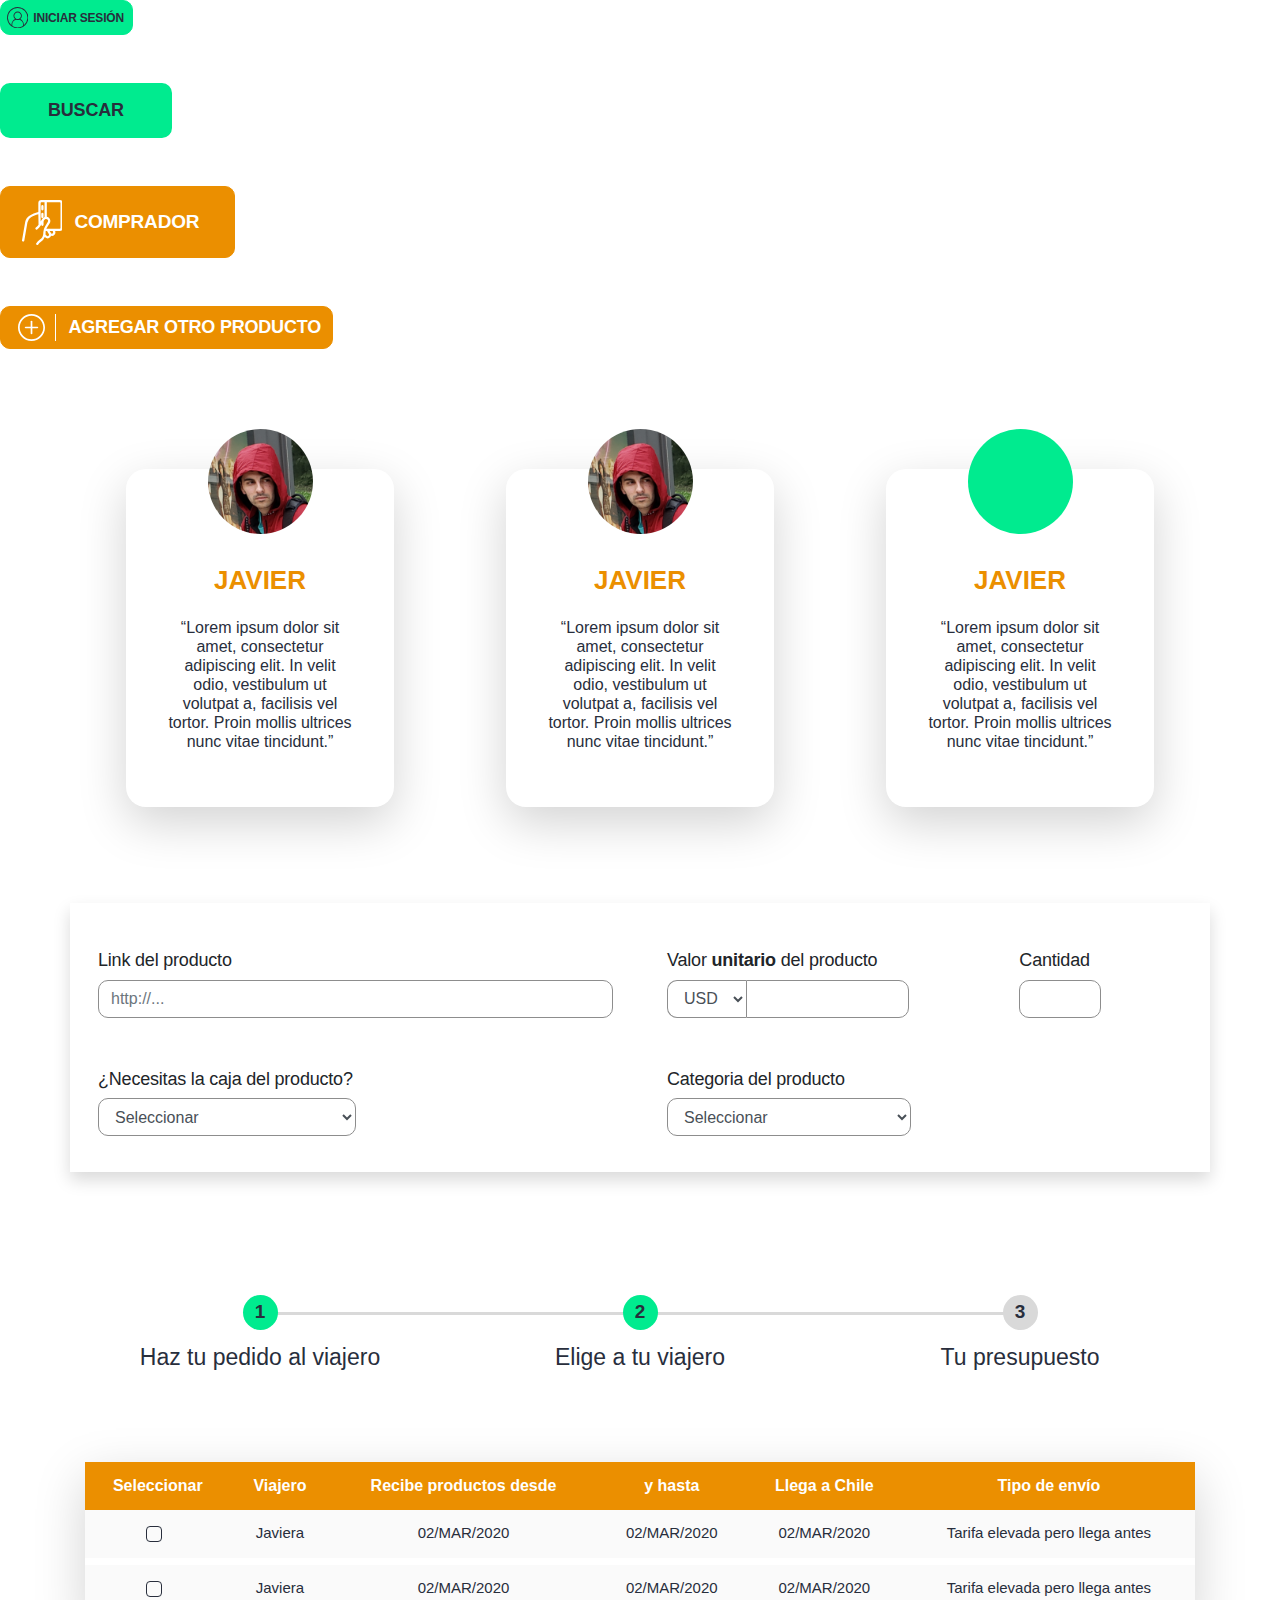
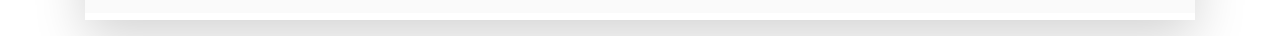
==== commit 303a701d: "table" ====
--- a/index.html
+++ b/index.html
@@ -100,7 +100,7 @@
 </div>
 
 <!-- wizards -->
-
+<br><br><br>
 <div class="container">
   <div class="row wizard-line-container position-relative">
     <div class="col-2"></div>
@@ -139,6 +139,45 @@
     </div>
 </div>
 
+<!-- tabla -->
+<br><br><br>
+<table class="table table-hover table-borderless text-center shadow-lg">
+  <thead>
+    <tr>
+      <th scope="col">Seleccionar</th>
+      <th scope="col">Viajero</th>
+      <th scope="col">Recibe productos desde</th>
+      <th scope="col">y hasta</th>
+      <th scope="col">Llega a Chile</th>
+      <th scope="col">Tipo de envío</th>
+    </tr>
+  </thead>
+  <tbody>
+    <tr class="table-row text-center">
+      <th scope="row"> <div class="custom-control custom-checkbox">
+          <input type="checkbox" class="custom-control-input" id="tableDefaultCheck1">
+          <label class="custom-control-label" for="tableDefaultCheck1"></label>
+        </div></th>
+      <td>Javiera</td>
+      <td>02/MAR/2020</td>
+      <td>02/MAR/2020</td>
+      <td>02/MAR/2020</td>
+      <td>Tarifa elevada pero llega antes</td>
+    </tr>
+    <tr class="table-row text-center">
+      <th scope="row"> <div class="custom-control custom-checkbox">
+          <input type="checkbox" class="custom-control-input" id="tableDefaultCheck2">
+          <label class="custom-control-label" for="tableDefaultCheck2"></label>
+        </div></th>
+      <td>Javiera</td>
+      <td>02/MAR/2020</td>
+      <td>02/MAR/2020</td>
+      <td>02/MAR/2020</td>
+      <td>Tarifa elevada pero llega antes</td>
+    </tr>
+  </tbody>
+</table>
+
 
 <!-- boostrap -->
 <script src="https://code.jquery.com/jquery-3.4.1.slim.min.js" integrity="sha384-J6qa4849blE2+poT4WnyKhv5vZF5SrPo0iEjwBvKU7imGFAV0wwj1yYfoRSJoZ+n" crossorigin="anonymous"></script>
--- a/designstyles.css
+++ b/designstyles.css
@@ -336,3 +336,34 @@
 .wizard-line-container {
   bottom: -20px;
 }
+
+/* tablas */
+
+thead {
+  font-size: 16px;
+  font-weight: 600;
+  color: white;
+  background-color: #EB8F00;
+}
+
+.table-row {
+  font-size: 15px;
+  font-weight: 500;
+  color: #282E3C;
+  background-color: #FAFAFA;
+  border-bottom: 7px solid white;
+}
+
+.custom-control-label::before {
+  border-width: 1px;
+  border-radius: 5px;
+  border-color: #282E3C;
+  background-color: #FAFAFA;
+}
+
+
+
+.custom-control-input:checked~.custom-control-label::before {
+  border-color: #282E3C;
+  background-color: #00EB8F;
+}
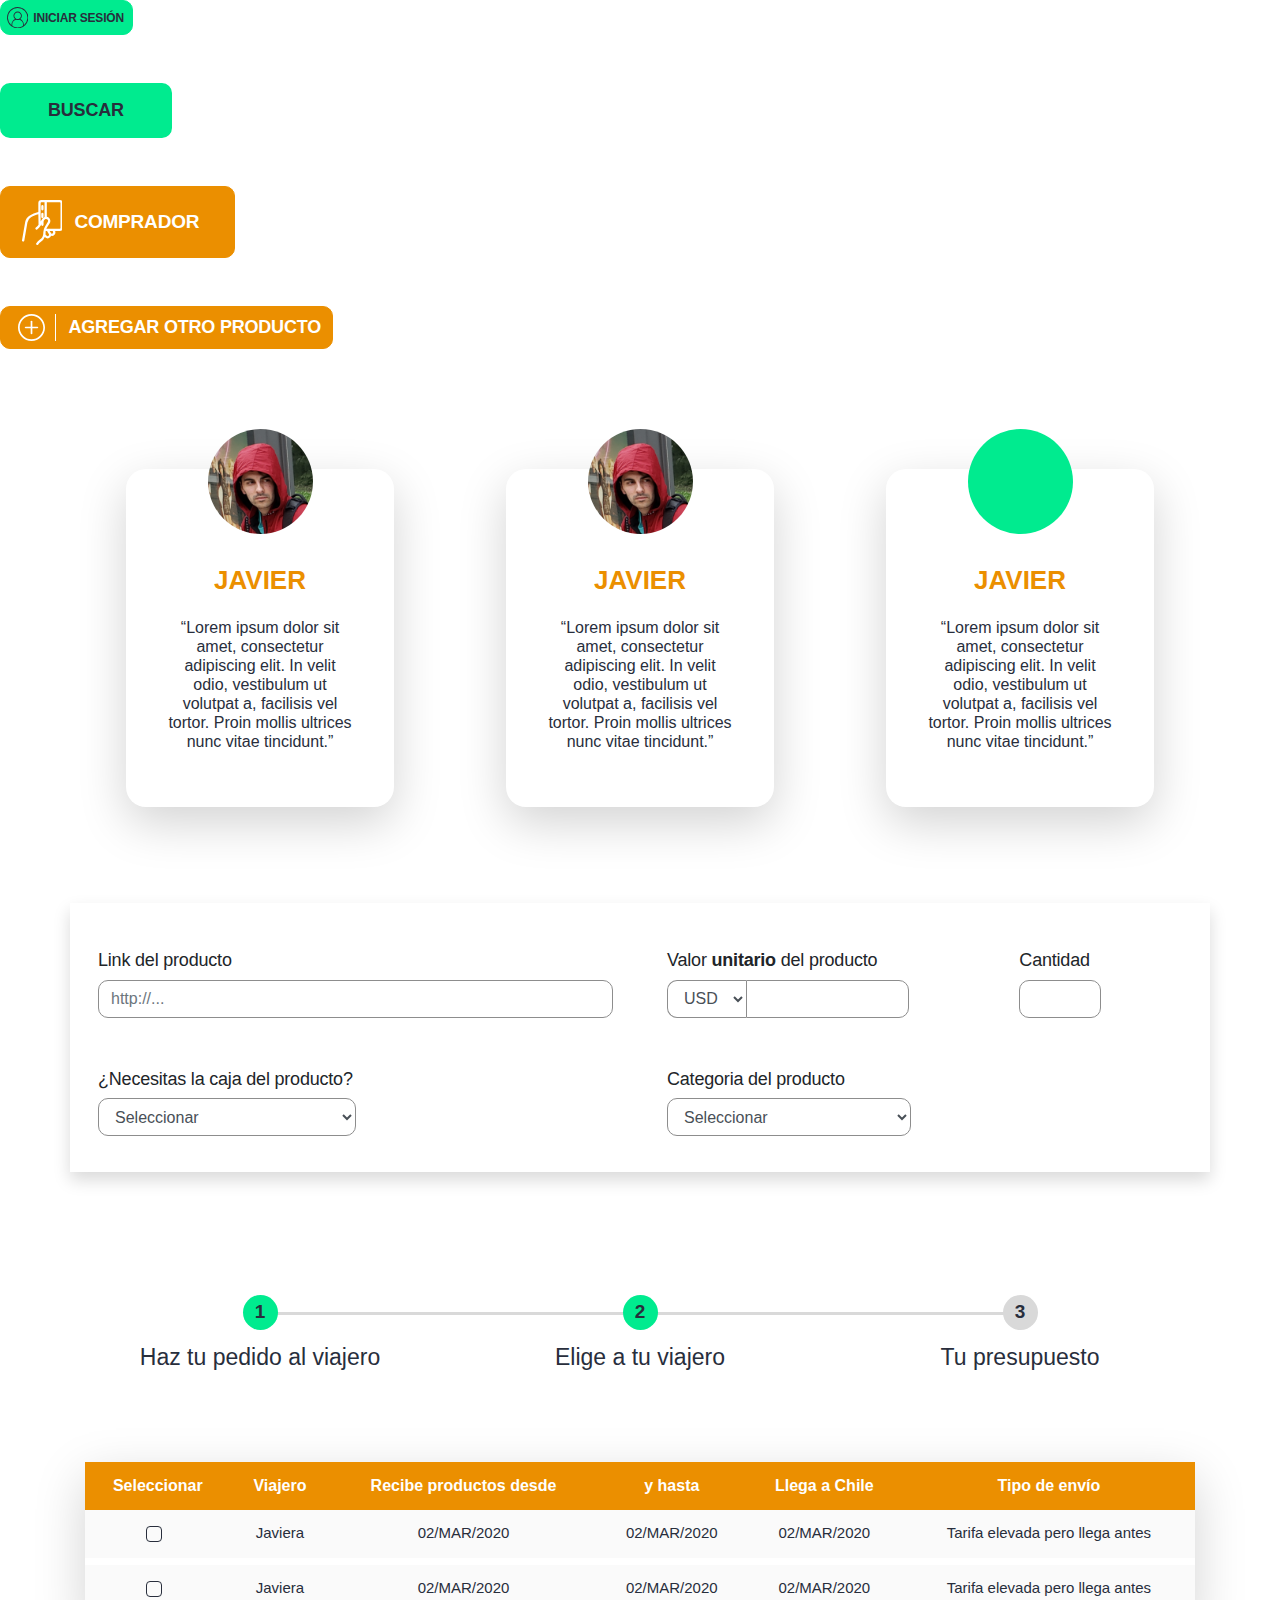
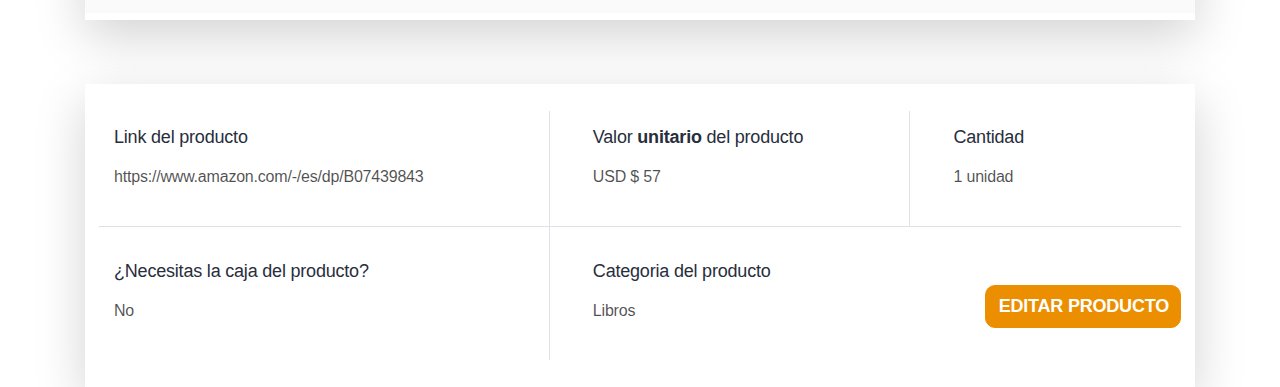
==== commit 23398588: "table 2" ====
--- a/index.html
+++ b/index.html
@@ -178,6 +178,32 @@
   </tbody>
 </table>
 
+<!-- tabla producto -->
+<br><br>
+<div class="container container-product-table shadow-lg">
+  <div class="row">
+    <div class="col-5 product-table-title border-right product-table-top-padding">Link del producto</div>
+    <div class="col-4 product-table-title border-right product-table-left-padding product-table-top-padding">Valor <span class="font-semibold">unitario</span> del producto</div>
+    <div class="col-3 product-table-title product-table-left-padding product-table-top-padding">Cantidad</div>
+  </div>
+  <div class="row">
+    <div class="col-5 product-table-text border-right border-bottom product-table-top-padding-text ">https://www.amazon.com/-/es/dp/B07439843</div>
+    <div class="col-4 product-table-text border-right border-bottom product-table-left-padding product-table-top-padding-text ">USD $ 57</div>
+    <div class="col-3 product-table-text product-table-left-padding border-bottom product-table-top-padding-text ">1 unidad</div>
+  </div>
+  <div class="row">
+    <div class="col-5 product-table-title border-right product-table-top-padding-second">¿Necesitas la caja del producto?</div>
+    <div class="col-4 product-table-title product-table-left-padding product-table-top-padding-second">Categoria del producto</div>
+    <div class="col-3 product-table-title"></div>
+  </div>
+  <div class="row">
+    <div class="col-5 product-table-text border-right product-table-top-padding-text ">No</div>
+    <div class="col-4 product-table-text product-table-left-padding product-table-top-padding-text ">Libros</div>
+    <div class="col-3 d-flex align-items-baseline justify-content-flex-end p-0">
+      <a href="#" class="btn btn-add-product" role="button"><span class="btn-add-product-text">editar producto</span></a>
+    </div>
+  </div>
+</div>
 
 <!-- boostrap -->
 <script src="https://code.jquery.com/jquery-3.4.1.slim.min.js" integrity="sha384-J6qa4849blE2+poT4WnyKhv5vZF5SrPo0iEjwBvKU7imGFAV0wwj1yYfoRSJoZ+n" crossorigin="anonymous"></script>
--- a/designstyles.css
+++ b/designstyles.css
@@ -367,3 +367,53 @@
   border-color: #282E3C;
   background-color: #00EB8F;
 }
+
+
+/* tabla producto */
+
+.container-product-table {
+  background-color: white;
+  padding: 27px 17px 27px 17px;
+  border-left-color: white;
+  border-left-style: solid;
+  border-left-width: 12px;
+  border-right-color: white;
+  border-right-style: solid;
+  border-right-width: 12px;
+}
+
+.product-table-title {
+  font-size: 18px;
+  font-weight: 500;
+  letter-spacing: -0.2px;
+  color: #282E3C;
+}
+
+.product-table-text {
+  font-size: 16px;
+  font-weight: 500;
+  color: #282E3C;
+  color: rgba(0, 0, 0, 0.69);
+  letter-spacing: -0.2px;
+  padding-bottom: 37px;
+}
+
+.product-table-left-padding {
+  padding-left: 43px;
+}
+
+.product-table-top-padding {
+  padding-top: 13px;
+}
+
+.product-table-top-padding-second {
+  padding-top: 31px;
+}
+
+.product-table-top-padding-text {
+  padding-top: 14px;
+}
+
+.justify-content-flex-end {
+  justify-content: flex-end;
+}
